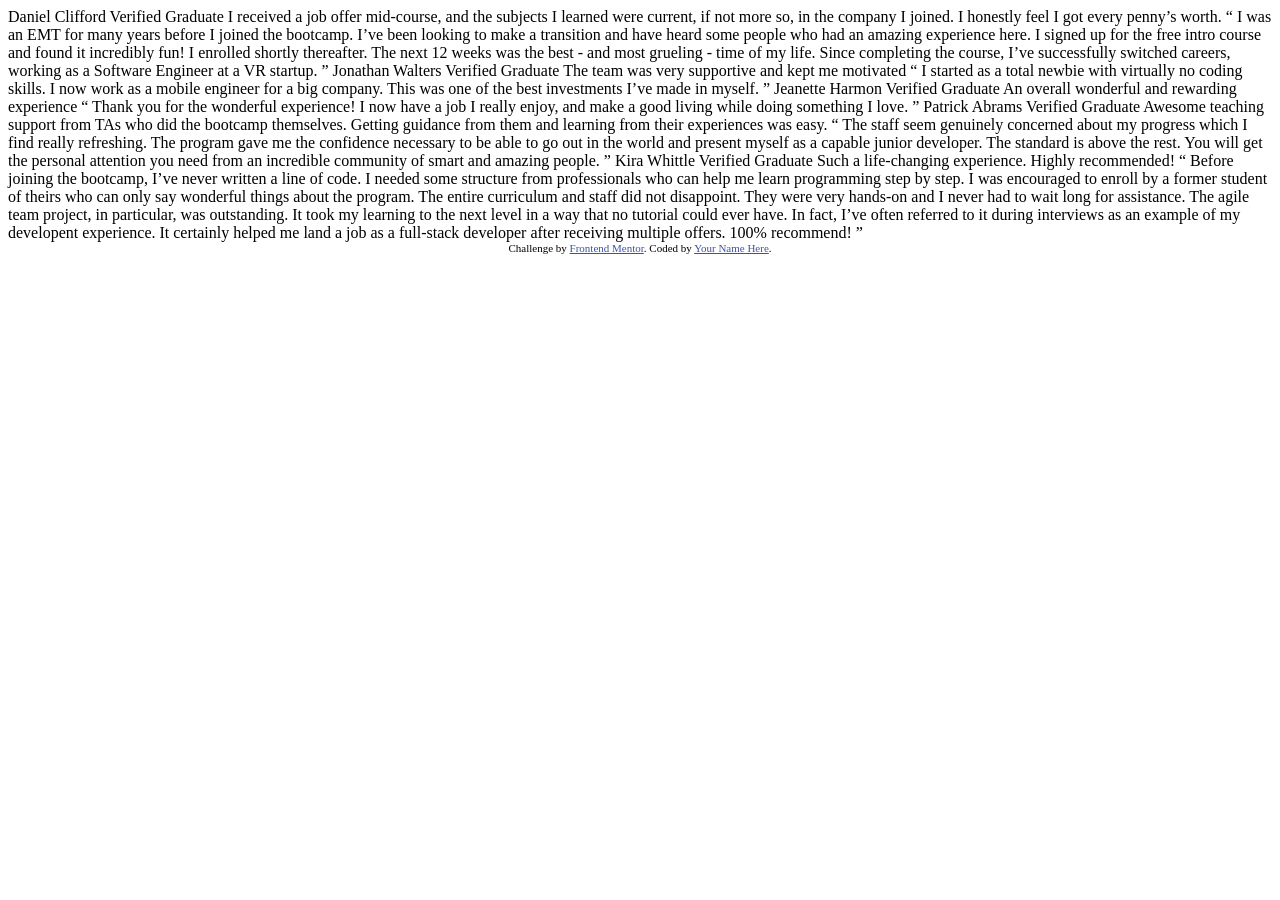
==== testimonials-grid-section-main/index.html @ 5f309759 "css link" ====
<!DOCTYPE html>
<html lang="en">
<head>
  <meta charset="UTF-8">
  <meta name="viewport" content="width=device-width, initial-scale=1.0"> <!-- displays site properly based on user's device -->

  <link rel="icon" type="image/png" sizes="32x32" href="./images/favicon-32x32.png">
  <link rel="stylesheet" href="./testimonial.css">
  
  <title>Frontend Mentor | Testimonials-grid-section-main</title>

</head>
<body>
  Daniel Clifford
  Verified Graduate

  I received a job offer mid-course, and the subjects I learned were current, if not more so, 
  in the company I joined. I honestly feel I got every penny’s worth.

  “ I was an EMT for many years before I joined the bootcamp. I’ve been looking to make a 
  transition and have heard some people who had an amazing experience here. I signed up 
  for the free intro course and found it incredibly fun! I enrolled shortly thereafter. 
  The next 12 weeks was the best - and most grueling - time of my life. Since completing 
  the course, I’ve successfully switched careers, working as a Software Engineer at a VR startup. ”

  Jonathan Walters
  Verified Graduate

  The team was very supportive and kept me motivated

  “ I started as a total newbie with virtually no coding skills. I now work as a mobile engineer 
  for a big company. This was one of the best investments I’ve made in myself. ”

  Jeanette Harmon
  Verified Graduate

  An overall wonderful and rewarding experience

  “ Thank you for the wonderful experience! I now have a job I really enjoy, and make a good living 
  while doing something I love. ”

  Patrick Abrams
  Verified Graduate

  Awesome teaching support from TAs who did the bootcamp themselves. Getting guidance from them and 
  learning from their experiences was easy.

  “ The staff seem genuinely concerned about my progress which I find really refreshing. The program 
  gave me the confidence necessary to be able to go out in the world and present myself as a capable 
  junior developer. The standard is above the rest. You will get the personal attention you need from 
  an incredible community of smart and amazing people. ”

  Kira Whittle
  Verified Graduate

  Such a life-changing experience. Highly recommended!

  “ Before joining the bootcamp, I’ve never written a line of code. I needed some structure from 
  professionals who can help me learn programming step by step. I was encouraged to enroll by a former 
  student of theirs who can only say wonderful things about the program. The entire curriculum and staff 
  did not disappoint. They were very hands-on and I never had to wait long for assistance. The agile team 
  project, in particular, was outstanding. It took my learning to the next level in a way that no tutorial 
  could ever have. In fact, I’ve often referred to it during interviews as an example of my developent 
  experience. It certainly helped me land a job as a full-stack developer after receiving multiple offers. 
  100% recommend! ”
  
  <footer class="attribution">
    Challenge by <a href="https://www.frontendmentor.io?ref=challenge">Frontend Mentor</a>. 
    Coded by <a href="#">Your Name Here</a>.
  </footer>
</body>
</html>
---- testimonials-grid-section-main/testimonial.css ----
.attribution { font-size: 0.6875rem; text-align: center; }
.attribution a { color: hsl(228, 45%, 44%); }
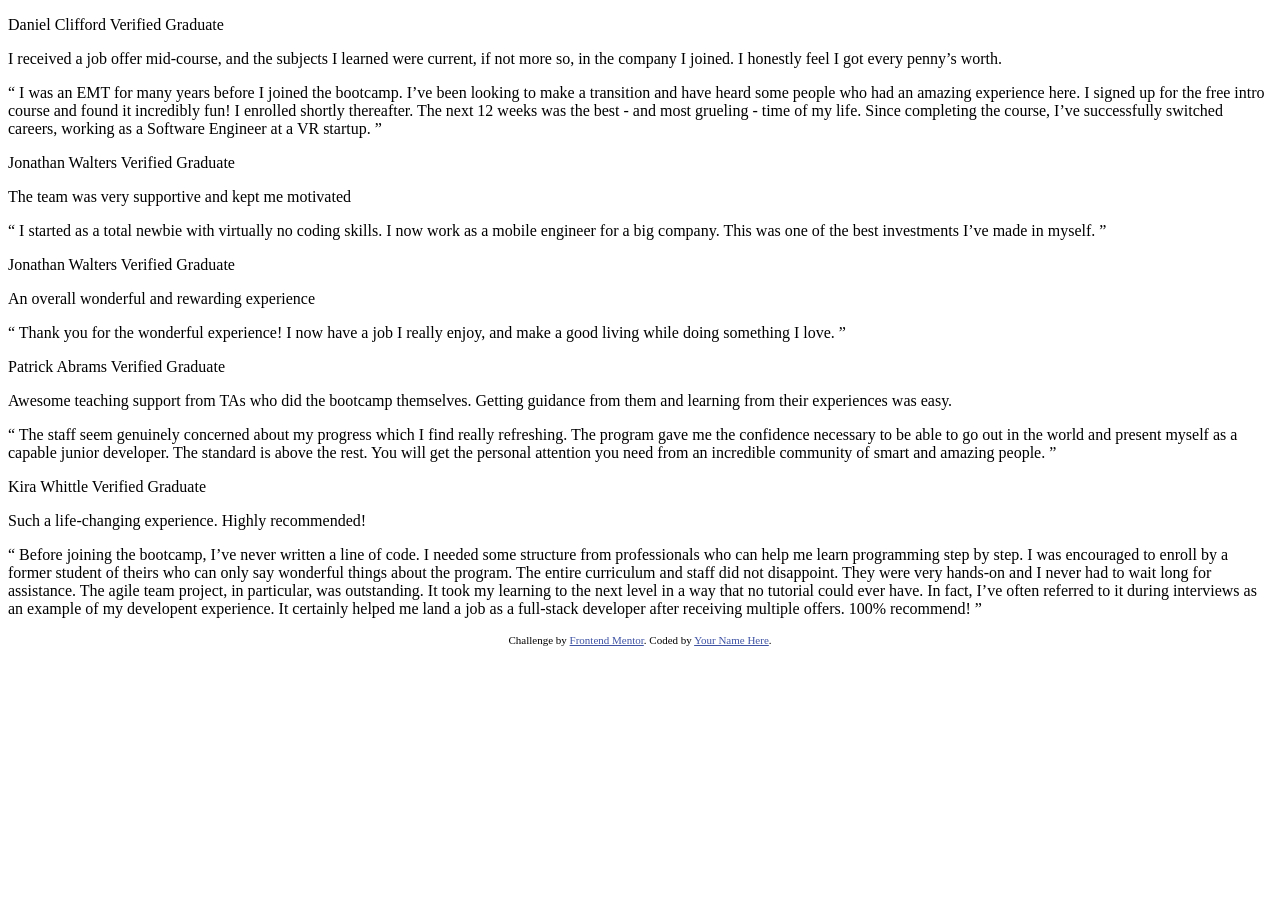
==== commit 0743fd6f: "semantics" ====
--- a/testimonials-grid-section-main/index.html
+++ b/testimonials-grid-section-main/index.html
@@ -1,72 +1,95 @@
 <!DOCTYPE html>
 <html lang="en">
+
 <head>
   <meta charset="UTF-8">
-  <meta name="viewport" content="width=device-width, initial-scale=1.0"> <!-- displays site properly based on user's device -->
+  <meta name="viewport" content="width=device-width, initial-scale=1.0">
+  <!-- displays site properly based on user's device -->
 
   <link rel="icon" type="image/png" sizes="32x32" href="./images/favicon-32x32.png">
   <link rel="stylesheet" href="./testimonial.css">
-  
+
   <title>Frontend Mentor | Testimonials-grid-section-main</title>
 
 </head>
+
 <body>
-  Daniel Clifford
-  Verified Graduate
+  <div class="container">
+    <div class="card Daniel">
+      <p><span>Daniel Clifford</span>
+        <span>Verified Graduate</span>
+      </p>
 
-  I received a job offer mid-course, and the subjects I learned were current, if not more so, 
-  in the company I joined. I honestly feel I got every penny’s worth.
+      <p>I received a job offer mid-course, and the subjects I learned were current, if not more so,
+        in the company I joined. I honestly feel I got every penny’s worth.</p>
 
-  “ I was an EMT for many years before I joined the bootcamp. I’ve been looking to make a 
-  transition and have heard some people who had an amazing experience here. I signed up 
-  for the free intro course and found it incredibly fun! I enrolled shortly thereafter. 
-  The next 12 weeks was the best - and most grueling - time of my life. Since completing 
-  the course, I’ve successfully switched careers, working as a Software Engineer at a VR startup. ”
+      <p>“ I was an EMT for many years before I joined the bootcamp. I’ve been looking to make a
+        transition and have heard some people who had an amazing experience here. I signed up
+        for the free intro course and found it incredibly fun! I enrolled shortly thereafter.
+        The next 12 weeks was the best - and most grueling - time of my life. Since completing
+        the course, I’ve successfully switched careers, working as a Software Engineer at a VR startup. ”</p>
+    </div>
 
-  Jonathan Walters
-  Verified Graduate
+    <div class="card Jonathan">
+      <p><span>Jonathan Walters</span>
+        <span>Verified Graduate</span>
+      </p>
 
-  The team was very supportive and kept me motivated
+      <p>The team was very supportive and kept me motivated</p>
 
-  “ I started as a total newbie with virtually no coding skills. I now work as a mobile engineer 
-  for a big company. This was one of the best investments I’ve made in myself. ”
+      <p>“ I started as a total newbie with virtually no coding skills. I now work as a mobile engineer
+        for a big company. This was one of the best investments I’ve made in myself. ”</p>
+    </div>
 
-  Jeanette Harmon
-  Verified Graduate
+    <div class="card Jeanette">
+      <p><span>Jonathan Walters</span>
+        <span>Verified Graduate</span>
+      </p>
 
-  An overall wonderful and rewarding experience
+      <p>An overall wonderful and rewarding experience</p>
 
-  “ Thank you for the wonderful experience! I now have a job I really enjoy, and make a good living 
-  while doing something I love. ”
+      <p>“ Thank you for the wonderful experience! I now have a job I really enjoy, and make a good living
+        while doing something I love. ”</p>
+    </div>
 
-  Patrick Abrams
-  Verified Graduate
+    <div class="card Patrick">
+      <p><span>Patrick Abrams</span>
+        <span>Verified Graduate</span>
+      </p>
 
-  Awesome teaching support from TAs who did the bootcamp themselves. Getting guidance from them and 
-  learning from their experiences was easy.
+      <p>Awesome teaching support from TAs who did the bootcamp themselves. Getting guidance from them and
+        learning from their experiences was easy.</p>
 
-  “ The staff seem genuinely concerned about my progress which I find really refreshing. The program 
-  gave me the confidence necessary to be able to go out in the world and present myself as a capable 
-  junior developer. The standard is above the rest. You will get the personal attention you need from 
-  an incredible community of smart and amazing people. ”
+      <p>“ The staff seem genuinely concerned about my progress which I find really refreshing. The program
+        gave me the confidence necessary to be able to go out in the world and present myself as a capable
+        junior developer. The standard is above the rest. You will get the personal attention you need from
+        an incredible community of smart and amazing people. ”</p>
+    </div>
 
-  Kira Whittle
-  Verified Graduate
+    <div class="card Kira ">
+      <p><span>Kira Whittle</span>
+        <span>Verified Graduate</span>
+      </p>
 
-  Such a life-changing experience. Highly recommended!
+      <p>Such a life-changing experience. Highly recommended!</p>
 
-  “ Before joining the bootcamp, I’ve never written a line of code. I needed some structure from 
-  professionals who can help me learn programming step by step. I was encouraged to enroll by a former 
-  student of theirs who can only say wonderful things about the program. The entire curriculum and staff 
-  did not disappoint. They were very hands-on and I never had to wait long for assistance. The agile team 
-  project, in particular, was outstanding. It took my learning to the next level in a way that no tutorial 
-  could ever have. In fact, I’ve often referred to it during interviews as an example of my developent 
-  experience. It certainly helped me land a job as a full-stack developer after receiving multiple offers. 
-  100% recommend! ”
-  
+      <p>
+        “ Before joining the bootcamp, I’ve never written a line of code. I needed some structure from
+        professionals who can help me learn programming step by step. I was encouraged to enroll by a former
+        student of theirs who can only say wonderful things about the program. The entire curriculum and staff
+        did not disappoint. They were very hands-on and I never had to wait long for assistance. The agile team
+        project, in particular, was outstanding. It took my learning to the next level in a way that no tutorial
+        could ever have. In fact, I’ve often referred to it during interviews as an example of my developent
+        experience. It certainly helped me land a job as a full-stack developer after receiving multiple offers.
+        100% recommend! ”
+      </p>
+    </div>
+
+  </div>
   <footer class="attribution">
-    Challenge by <a href="https://www.frontendmentor.io?ref=challenge">Frontend Mentor</a>. 
+    Challenge by <a href="https://www.frontendmentor.io?ref=challenge">Frontend Mentor</a>.
     Coded by <a href="#">Your Name Here</a>.
   </footer>
 </body>
+
 </html>
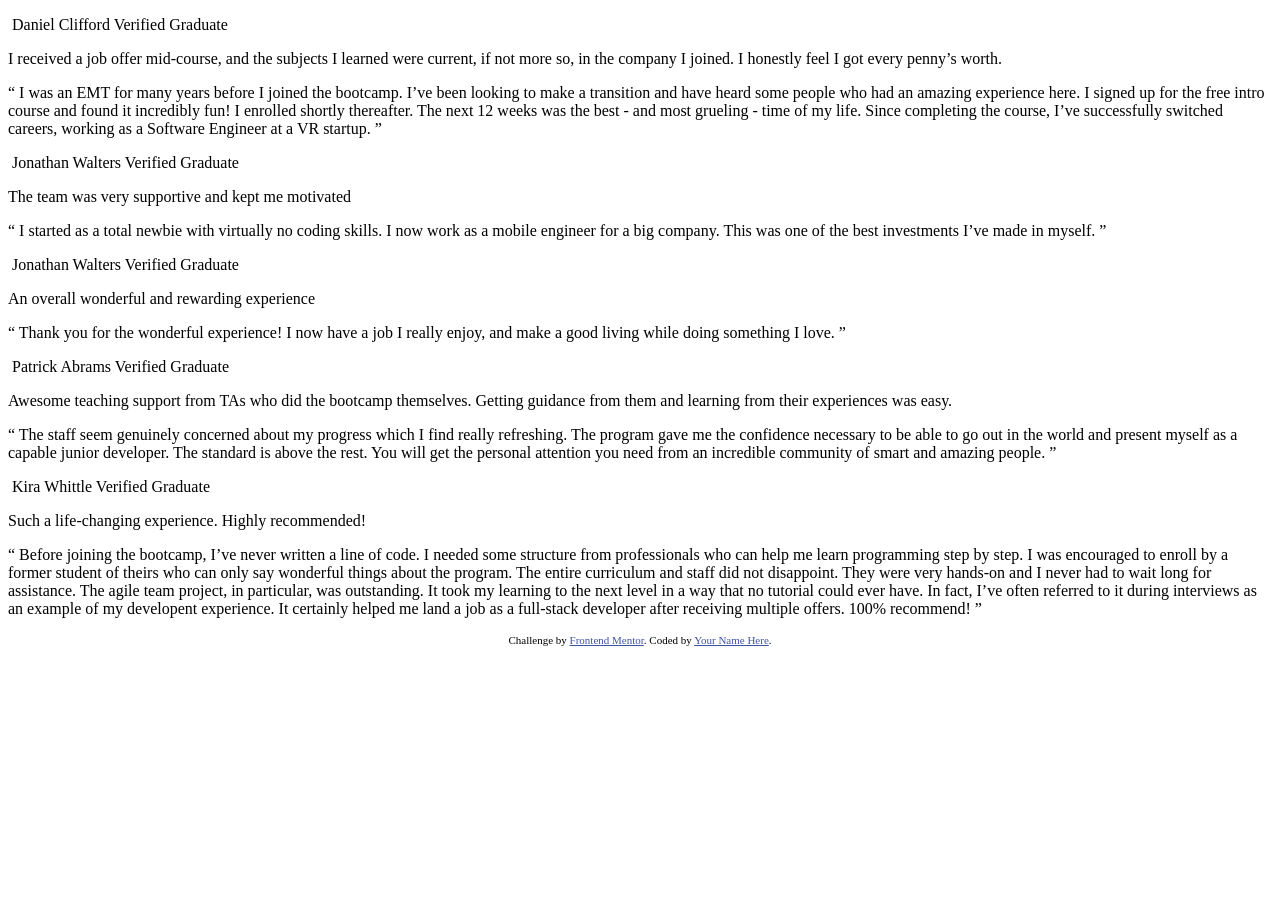
==== commit aa01a0ca: "class and id assignments" ====
--- a/testimonials-grid-section-main/index.html
+++ b/testimonials-grid-section-main/index.html
@@ -16,8 +16,10 @@
 <body>
   <div class="container">
     <div class="card Daniel">
-      <p><span>Daniel Clifford</span>
-        <span>Verified Graduate</span>
+      <p>
+        <img class="image 1" src="" alt="">
+        <span class="name">Daniel Clifford</span>
+        <span class="status">Verified Graduate</span>
       </p>
 
       <p>I received a job offer mid-course, and the subjects I learned were current, if not more so,
@@ -31,8 +33,10 @@
     </div>
 
     <div class="card Jonathan">
-      <p><span>Jonathan Walters</span>
-        <span>Verified Graduate</span>
+      <p>
+        <img class="image 2" src="" alt="">
+        <span class="name">Jonathan Walters</span>
+        <span class="status">Verified Graduate</span>
       </p>
 
       <p>The team was very supportive and kept me motivated</p>
@@ -42,8 +46,10 @@
     </div>
 
     <div class="card Jeanette">
-      <p><span>Jonathan Walters</span>
-        <span>Verified Graduate</span>
+      <p>
+        <img class="image 3" src="" alt="">
+        <span class="name">Jonathan Walters</span>
+        <span class="status">Verified Graduate</span>
       </p>
 
       <p>An overall wonderful and rewarding experience</p>
@@ -53,8 +59,10 @@
     </div>
 
     <div class="card Patrick">
-      <p><span>Patrick Abrams</span>
-        <span>Verified Graduate</span>
+      <p>
+        <img class="image 4" src="" alt="">
+        <span class="name">Patrick Abrams</span>
+        <span class="status">Verified Graduate</span>
       </p>
 
       <p>Awesome teaching support from TAs who did the bootcamp themselves. Getting guidance from them and
@@ -67,8 +75,10 @@
     </div>
 
     <div class="card Kira ">
-      <p><span>Kira Whittle</span>
-        <span>Verified Graduate</span>
+      <p>
+        <img class="image 5" src="" alt="">
+        <span class="name">Kira Whittle</span>
+        <span class="status">Verified Graduate</span>
       </p>
 
       <p>Such a life-changing experience. Highly recommended!</p>
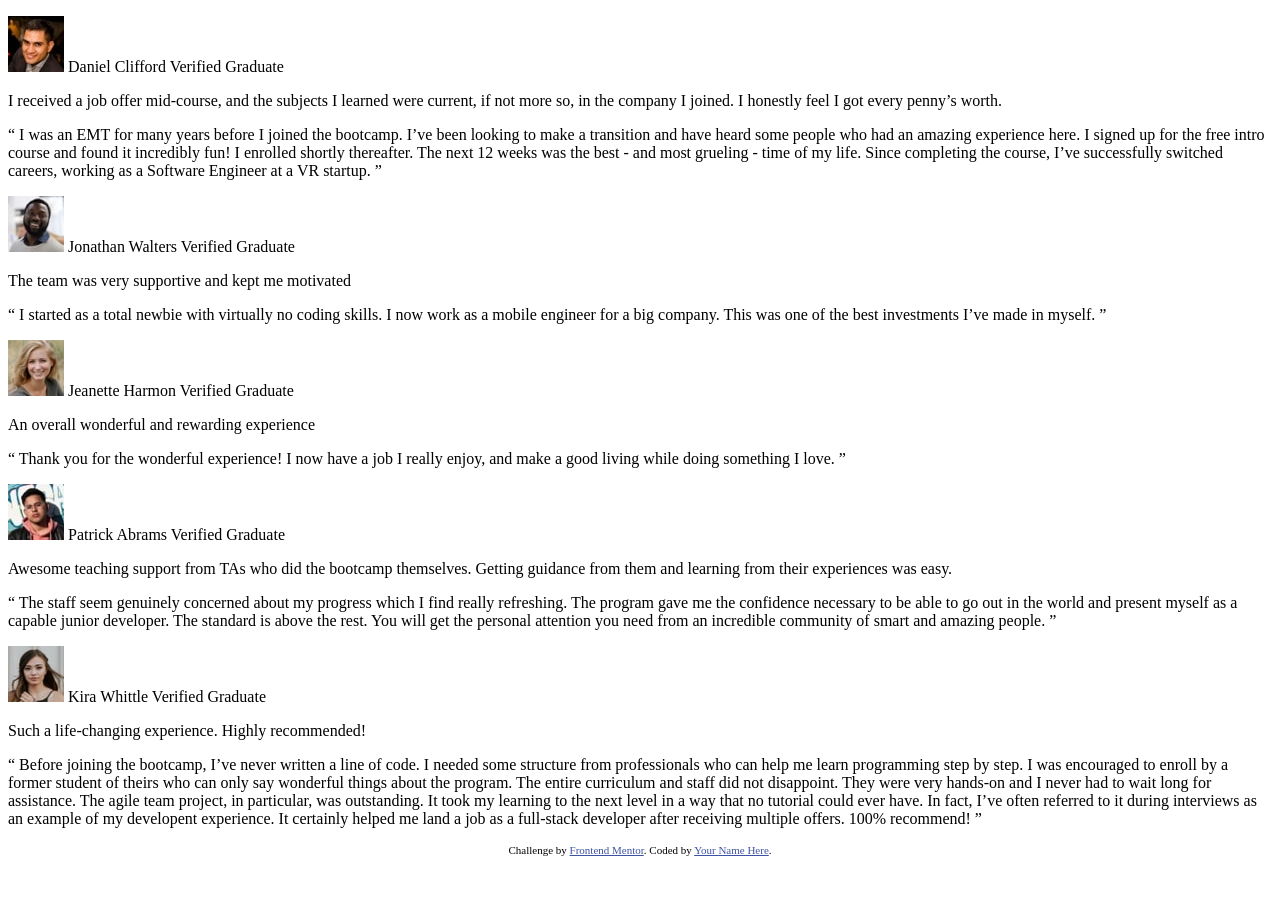
==== commit 0f0eaaa7: "image links" ====
--- a/testimonials-grid-section-main/index.html
+++ b/testimonials-grid-section-main/index.html
@@ -17,7 +17,7 @@
   <div class="container">
     <div class="card Daniel">
       <p>
-        <img class="image 1" src="" alt="">
+        <img class="image 1" src="./images/image-daniel.jpg" alt="Image of Daniel Clifford">
         <span class="name">Daniel Clifford</span>
         <span class="status">Verified Graduate</span>
       </p>
@@ -34,7 +34,7 @@
 
     <div class="card Jonathan">
       <p>
-        <img class="image 2" src="" alt="">
+        <img class="image 2" src="./images/image-jonathan.jpg" alt="Image of Jonathan Walters">
         <span class="name">Jonathan Walters</span>
         <span class="status">Verified Graduate</span>
       </p>
@@ -47,8 +47,8 @@
 
     <div class="card Jeanette">
       <p>
-        <img class="image 3" src="" alt="">
-        <span class="name">Jonathan Walters</span>
+        <img class="image 3" src="./images/image-jeanette.jpg" alt="Image of Jeanette Harmon">
+        <span class="name">Jeanette Harmon</span>
         <span class="status">Verified Graduate</span>
       </p>
 
@@ -60,7 +60,7 @@
 
     <div class="card Patrick">
       <p>
-        <img class="image 4" src="" alt="">
+        <img class="image 4" src="./images/image-patrick.jpg" alt="Image of Patrick Abrams">
         <span class="name">Patrick Abrams</span>
         <span class="status">Verified Graduate</span>
       </p>
@@ -76,7 +76,7 @@
 
     <div class="card Kira ">
       <p>
-        <img class="image 5" src="" alt="">
+        <img class="image 5" src="./images/image-kira.jpg" alt="Image of Kira Whittle">
         <span class="name">Kira Whittle</span>
         <span class="status">Verified Graduate</span>
       </p>
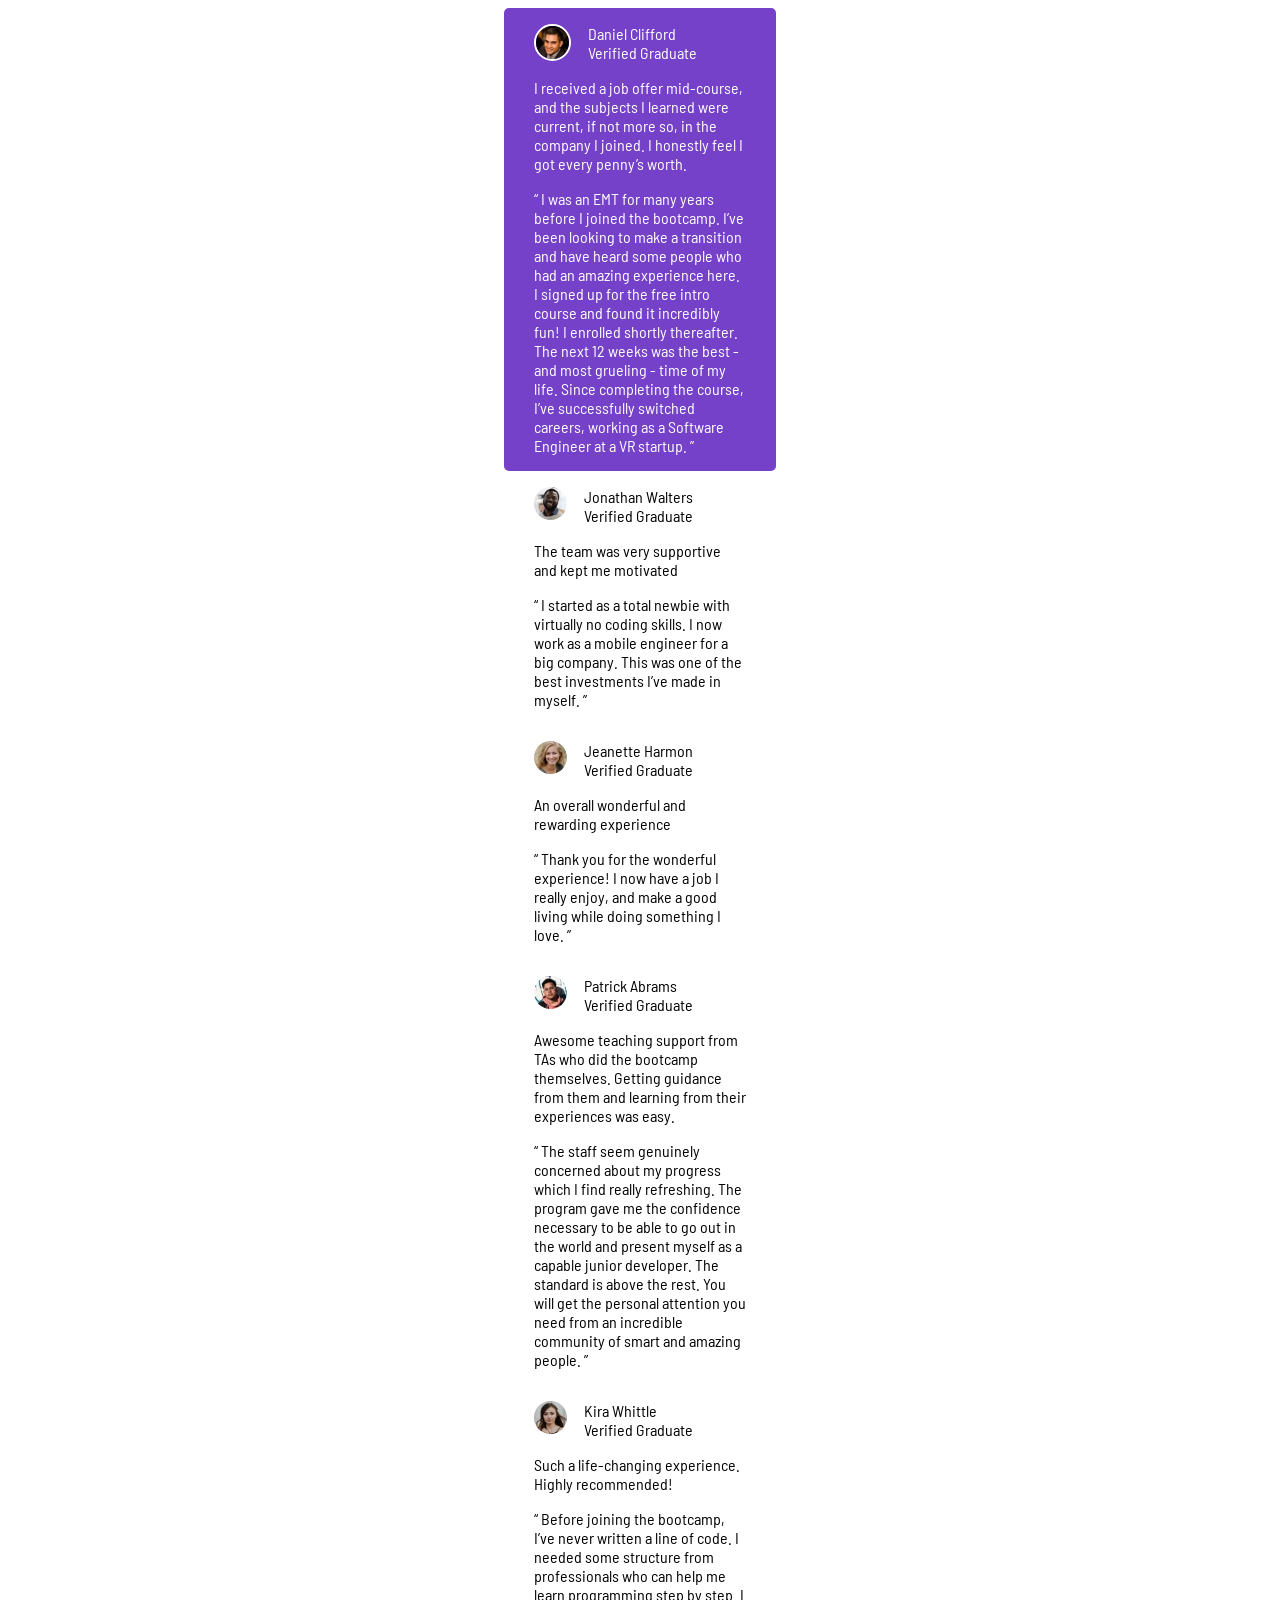
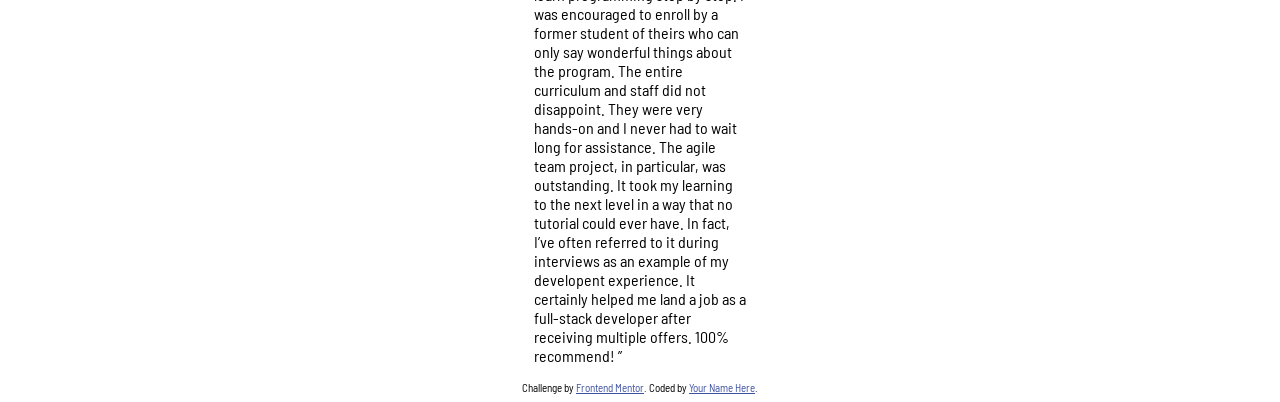
==== commit 89347021: "html structure correction and css progress" ====
--- a/testimonials-grid-section-main/index.html
+++ b/testimonials-grid-section-main/index.html
@@ -1,105 +1,170 @@
-<!DOCTYPE html>
+<!doctype html>
 <html lang="en">
+  <head>
+    <meta charset="UTF-8" />
+    <meta name="viewport" content="width=device-width, initial-scale=1.0" />
+    <!-- displays site properly based on user's device -->
 
-<head>
-  <meta charset="UTF-8">
-  <meta name="viewport" content="width=device-width, initial-scale=1.0">
-  <!-- displays site properly based on user's device -->
+    <link
+      rel="icon"
+      type="image/png"
+      sizes="32x32"
+      href="./images/favicon-32x32.png"
+    />
+    <link rel="stylesheet" href="./testimonial.css" />
+    <link rel="preconnect" href="https://fonts.googleapis.com" />
+    <link rel="preconnect" href="https://fonts.gstatic.com" crossorigin />
+    <link
+      href="https://fonts.googleapis.com/css2?family=Barlow+Semi+Condensed:ital,wght@0,100;0,200;0,300;0,400;0,500;0,600;0,700;0,800;0,900;1,100;1,200;1,300;1,400;1,500;1,600;1,700;1,800;1,900&display=swap"
+      rel="stylesheet"
+    />
 
-  <link rel="icon" type="image/png" sizes="32x32" href="./images/favicon-32x32.png">
-  <link rel="stylesheet" href="./testimonial.css">
+    <title>Frontend Mentor | Testimonials-grid-section-main</title>
+  </head>
 
-  <title>Frontend Mentor | Testimonials-grid-section-main</title>
+  <body>
+    <div class="container">
+      <div class="card Daniel">
+        <p class="author">
+          <img
+            class="image n1"
+            src="./images/image-daniel.jpg"
+            alt="Image of Daniel Clifford"
+          />
+          <p class="float">
+          <span class="name">Daniel Clifford</span><br>
+          <span class="status">Verified Graduate</span>
+        </p>
+        </p>
 
-</head>
+        <p>
+          I received a job offer mid-course, and the subjects I learned were
+          current, if not more so, in the company I joined. I honestly feel I
+          got every penny’s worth.
+        </p>
 
-<body>
-  <div class="container">
-    <div class="card Daniel">
-      <p>
-        <img class="image 1" src="./images/image-daniel.jpg" alt="Image of Daniel Clifford">
-        <span class="name">Daniel Clifford</span>
-        <span class="status">Verified Graduate</span>
-      </p>
+        <p>
+          “ I was an EMT for many years before I joined the bootcamp. I’ve been
+          looking to make a transition and have heard some people who had an
+          amazing experience here. I signed up for the free intro course and
+          found it incredibly fun! I enrolled shortly thereafter. The next 12
+          weeks was the best - and most grueling - time of my life. Since
+          completing the course, I’ve successfully switched careers, working as
+          a Software Engineer at a VR startup. ”
+        </p>
+      </div>
 
-      <p>I received a job offer mid-course, and the subjects I learned were current, if not more so,
-        in the company I joined. I honestly feel I got every penny’s worth.</p>
+      <div class="card Jonathan">
+        <p class="author">
+          <img
+            class="image n2"
+            src="./images/image-jonathan.jpg"
+            alt="Image of Jonathan Walters"
+          />
 
-      <p>“ I was an EMT for many years before I joined the bootcamp. I’ve been looking to make a
-        transition and have heard some people who had an amazing experience here. I signed up
-        for the free intro course and found it incredibly fun! I enrolled shortly thereafter.
-        The next 12 weeks was the best - and most grueling - time of my life. Since completing
-        the course, I’ve successfully switched careers, working as a Software Engineer at a VR startup. ”</p>
+          <p class="float">
+            <span class="name">Jonathan Walters</span><br>
+            <span class="status">Verified Graduate</span>
+          </p>
+        </p>
+
+        <p>The team was very supportive and kept me motivated</p>
+
+        <p>
+          “ I started as a total newbie with virtually no coding skills. I now
+          work as a mobile engineer for a big company. This was one of the best
+          investments I’ve made in myself. ”
+        </p>
+      </div>
+
+      <div class="card Jeanette">
+        <p class="author">
+          <img
+            class="image n3"
+            src="./images/image-jeanette.jpg"
+            alt="Image of Jeanette Harmon"
+          />
+          <p class="float">
+            <span class="name">Jeanette Harmon</span><br>
+            <span class="status">Verified Graduate</span>
+          </p>
+          
+        </p>
+
+        <p>An overall wonderful and rewarding experience</p>
+
+        <p>
+          “ Thank you for the wonderful experience! I now have a job I really
+          enjoy, and make a good living while doing something I love. ”
+        </p>
+      </div>
+
+      <div class="card Patrick">
+        <p class="author">
+          <img
+            class="image n4"
+            src="./images/image-patrick.jpg"
+            alt="Image of Patrick Abrams"
+          />
+          <p class="float">
+            <span class="name">Patrick Abrams</span><br>
+            <span class="status">Verified Graduate</span>
+          </p>
+          
+        </p>
+
+        <p>
+          Awesome teaching support from TAs who did the bootcamp themselves.
+          Getting guidance from them and learning from their experiences was
+          easy.
+        </p>
+
+        <p>
+          “ The staff seem genuinely concerned about my progress which I find
+          really refreshing. The program gave me the confidence necessary to be
+          able to go out in the world and present myself as a capable junior
+          developer. The standard is above the rest. You will get the personal
+          attention you need from an incredible community of smart and amazing
+          people. ”
+        </p>
+      </div>
+
+      <div class="card Kira">
+        <p class="author">
+          <img
+            class="image n5"
+            src="./images/image-kira.jpg"
+            alt="Image of Kira Whittle"
+          />
+
+          <p class="float">
+            <span class="name">Kira Whittle</span><br>
+            <span class="status">Verified Graduate</span>
+          </p>
+          
+        </p>
+
+        <p>Such a life-changing experience. Highly recommended!</p>
+
+        <p>
+          “ Before joining the bootcamp, I’ve never written a line of code. I
+          needed some structure from professionals who can help me learn
+          programming step by step. I was encouraged to enroll by a former
+          student of theirs who can only say wonderful things about the program.
+          The entire curriculum and staff did not disappoint. They were very
+          hands-on and I never had to wait long for assistance. The agile team
+          project, in particular, was outstanding. It took my learning to the
+          next level in a way that no tutorial could ever have. In fact, I’ve
+          often referred to it during interviews as an example of my developent
+          experience. It certainly helped me land a job as a full-stack
+          developer after receiving multiple offers. 100% recommend! ”
+        </p>
+      </div>
     </div>
-
-    <div class="card Jonathan">
-      <p>
-        <img class="image 2" src="./images/image-jonathan.jpg" alt="Image of Jonathan Walters">
-        <span class="name">Jonathan Walters</span>
-        <span class="status">Verified Graduate</span>
-      </p>
-
-      <p>The team was very supportive and kept me motivated</p>
-
-      <p>“ I started as a total newbie with virtually no coding skills. I now work as a mobile engineer
-        for a big company. This was one of the best investments I’ve made in myself. ”</p>
-    </div>
-
-    <div class="card Jeanette">
-      <p>
-        <img class="image 3" src="./images/image-jeanette.jpg" alt="Image of Jeanette Harmon">
-        <span class="name">Jeanette Harmon</span>
-        <span class="status">Verified Graduate</span>
-      </p>
-
-      <p>An overall wonderful and rewarding experience</p>
-
-      <p>“ Thank you for the wonderful experience! I now have a job I really enjoy, and make a good living
-        while doing something I love. ”</p>
-    </div>
-
-    <div class="card Patrick">
-      <p>
-        <img class="image 4" src="./images/image-patrick.jpg" alt="Image of Patrick Abrams">
-        <span class="name">Patrick Abrams</span>
-        <span class="status">Verified Graduate</span>
-      </p>
-
-      <p>Awesome teaching support from TAs who did the bootcamp themselves. Getting guidance from them and
-        learning from their experiences was easy.</p>
-
-      <p>“ The staff seem genuinely concerned about my progress which I find really refreshing. The program
-        gave me the confidence necessary to be able to go out in the world and present myself as a capable
-        junior developer. The standard is above the rest. You will get the personal attention you need from
-        an incredible community of smart and amazing people. ”</p>
-    </div>
-
-    <div class="card Kira ">
-      <p>
-        <img class="image 5" src="./images/image-kira.jpg" alt="Image of Kira Whittle">
-        <span class="name">Kira Whittle</span>
-        <span class="status">Verified Graduate</span>
-      </p>
-
-      <p>Such a life-changing experience. Highly recommended!</p>
-
-      <p>
-        “ Before joining the bootcamp, I’ve never written a line of code. I needed some structure from
-        professionals who can help me learn programming step by step. I was encouraged to enroll by a former
-        student of theirs who can only say wonderful things about the program. The entire curriculum and staff
-        did not disappoint. They were very hands-on and I never had to wait long for assistance. The agile team
-        project, in particular, was outstanding. It took my learning to the next level in a way that no tutorial
-        could ever have. In fact, I’ve often referred to it during interviews as an example of my developent
-        experience. It certainly helped me land a job as a full-stack developer after receiving multiple offers.
-        100% recommend! ”
-      </p>
-    </div>
-
-  </div>
-  <footer class="attribution">
-    Challenge by <a href="https://www.frontendmentor.io?ref=challenge">Frontend Mentor</a>.
-    Coded by <a href="#">Your Name Here</a>.
-  </footer>
-</body>
-
-</html>+    <footer class="attribution">
+      Challenge by
+      <a href="https://www.frontendmentor.io?ref=challenge">Frontend Mentor</a>.
+      Coded by <a href="#">Your Name Here</a>.
+    </footer>
+  </body>
+</html>
--- a/testimonials-grid-section-main/testimonial.css
+++ b/testimonials-grid-section-main/testimonial.css
@@ -1,2 +1,56 @@
 .attribution { font-size: 0.6875rem; text-align: center; }
-.attribution a { color: hsl(228, 45%, 44%); }+.attribution a { color: hsl(228, 45%, 44%); }
+
+/* sass color naming */
+body{
+    font-family: "Barlow Semi Condensed";
+}
+
+:root{
+    /* Primary */
+    --Purple_50: hsl(260, 100%, 95%);
+    --Purple_300: hsl(264, 82%, 80%);
+    --Purple_500: hsl(263, 55%, 52%);
+
+    /* Neutral */
+    --White: hsl(0, 0%, 100%);
+    --Grey_100: hsl(214, 17%, 92%);
+    --Grey_200: hsl(0, 0%, 81%);
+    --Grey_400: hsl(224, 10%, 45%);
+    --Grey_500: hsl(217, 19%, 35%);
+    --Dark_blue: hsl(219, 29%, 14%);
+    --Black: hsl(0, 0%, 7%);
+}
+.container{
+    display: flex;
+    flex-direction: column;
+    justify-content: center;
+    align-items: center;
+    min-height: 100vh;
+}
+.card{
+    width: 13.25rem;
+    border-radius: 5px;
+    padding: 0px 30px;
+}
+.image{
+    border-radius: 50%;
+    float: left;
+    width: 33px;
+    height: 33px;
+    margin-right: 17px;
+}
+.author{
+    display: flex;
+    float: left;
+}
+.float{
+    vertical-align: middle;
+}
+.Daniel{
+    background-color: var(--Purple_500);
+    color: var(--White);
+}
+.Daniel > .author > .n1{
+    border: 2px var(--White) solid;
+}
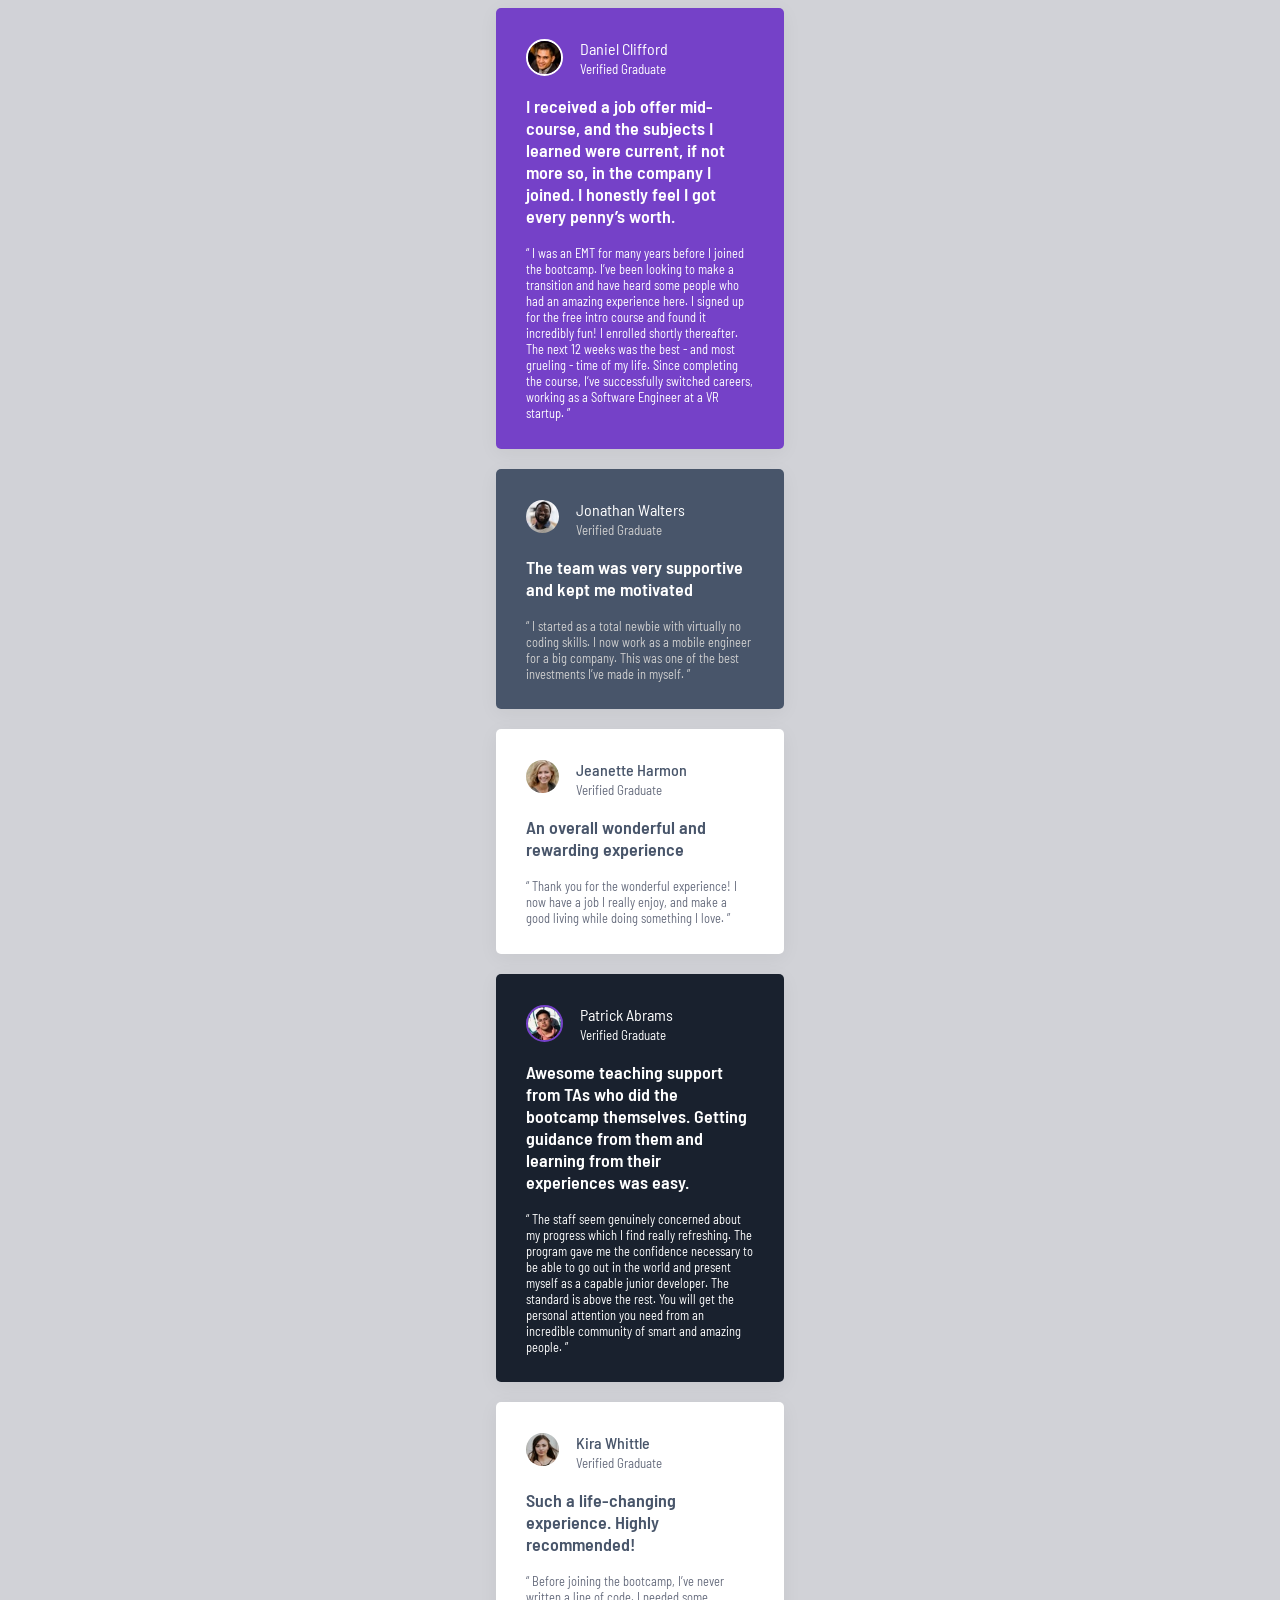
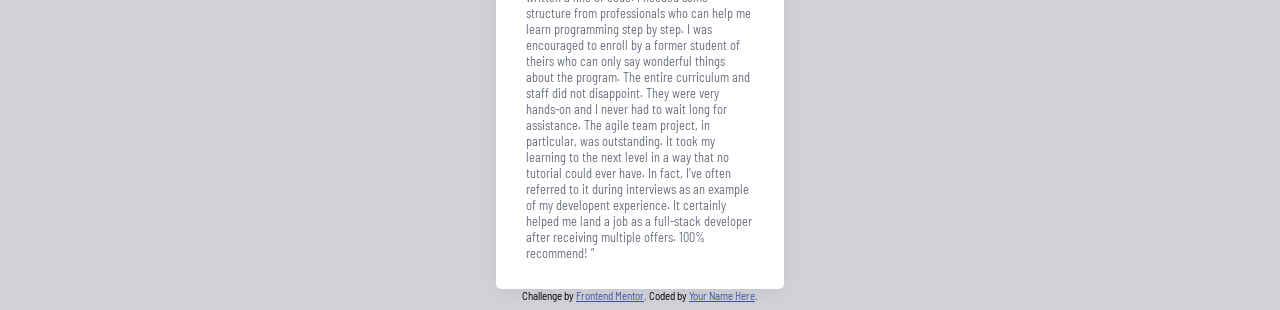
==== commit 75837d61: "Mobile view complete" ====
--- a/testimonials-grid-section-main/index.html
+++ b/testimonials-grid-section-main/index.html
@@ -37,13 +37,13 @@
         </p>
         </p>
 
-        <p>
+        <p class="bold">
           I received a job offer mid-course, and the subjects I learned were
           current, if not more so, in the company I joined. I honestly feel I
           got every penny’s worth.
         </p>
 
-        <p>
+        <p class="small-text">
           “ I was an EMT for many years before I joined the bootcamp. I’ve been
           looking to make a transition and have heard some people who had an
           amazing experience here. I signed up for the free intro course and
@@ -68,9 +68,9 @@
           </p>
         </p>
 
-        <p>The team was very supportive and kept me motivated</p>
+        <p class="bold">The team was very supportive and kept me motivated</p>
 
-        <p>
+        <p class="small-text">
           “ I started as a total newbie with virtually no coding skills. I now
           work as a mobile engineer for a big company. This was one of the best
           investments I’ve made in myself. ”
@@ -91,9 +91,9 @@
           
         </p>
 
-        <p>An overall wonderful and rewarding experience</p>
+        <p class="bold">An overall wonderful and rewarding experience</p>
 
-        <p>
+        <p class="small-text">
           “ Thank you for the wonderful experience! I now have a job I really
           enjoy, and make a good living while doing something I love. ”
         </p>
@@ -113,13 +113,13 @@
           
         </p>
 
-        <p>
+        <p class="bold">
           Awesome teaching support from TAs who did the bootcamp themselves.
           Getting guidance from them and learning from their experiences was
           easy.
         </p>
 
-        <p>
+        <p class="small-text">
           “ The staff seem genuinely concerned about my progress which I find
           really refreshing. The program gave me the confidence necessary to be
           able to go out in the world and present myself as a capable junior
@@ -144,9 +144,9 @@
           
         </p>
 
-        <p>Such a life-changing experience. Highly recommended!</p>
+        <p class="bold">Such a life-changing experience. Highly recommended!</p>
 
-        <p>
+        <p class="small-text">
           “ Before joining the bootcamp, I’ve never written a line of code. I
           needed some structure from professionals who can help me learn
           programming step by step. I was encouraged to enroll by a former
--- a/testimonials-grid-section-main/testimonial.css
+++ b/testimonials-grid-section-main/testimonial.css
@@ -4,9 +4,12 @@
 /* sass color naming */
 body{
     font-family: "Barlow Semi Condensed";
+    background-color: #d1d2d7;
 }
 
 :root{
+    /*shadow*/
+    --color-shadow: rgba(0, 0, 0, 0.05);
     /* Primary */
     --Purple_50: hsl(260, 100%, 95%);
     --Purple_300: hsl(264, 82%, 80%);
@@ -26,12 +29,16 @@
     flex-direction: column;
     justify-content: center;
     align-items: center;
+    gap: 20px;
     min-height: 100vh;
 }
 .card{
-    width: 13.25rem;
+    width: 14.2rem;
     border-radius: 5px;
-    padding: 0px 30px;
+    padding: 15px 30px;
+    border: 50px;
+    box-shadow: 0 4px 20px 0 var(--color-shadow);
+
 }
 .image{
     border-radius: 50%;
@@ -53,4 +60,39 @@
 }
 .Daniel > .author > .n1{
     border: 2px var(--White) solid;
+}
+.status{
+    font-size: 13px;
+}
+.bold{
+    font-weight: 600;
+    font-size: 18px;
+}
+.small-text{
+    font-size: 12.5px;
+}
+.Jonathan{
+    background-color: var(--Grey_500);
+    color: var(--White);
+}
+.Jonathan > .small-text, .Jonathan > .float > .status{
+    color: var(--Grey_200);
+}  
+.Jeanette,.Kira{
+    background-color: var(--White);
+    color: var(--Grey_400);
+}
+.Patrick{
+    background-color: var(--Dark_blue);
+    color: var(--White);
+}
+.Patrick> .author > .n4{
+    border: 2px var(--Purple_500) solid;
+}
+.Jeanette > .bold, .Kira > .bold{
+    color: var(--Grey_500);
+}
+.Jeanette > .float > .name, .Kira > .float > .name{
+    color: var(--Grey_500);
+    font-weight: 500;
 }
